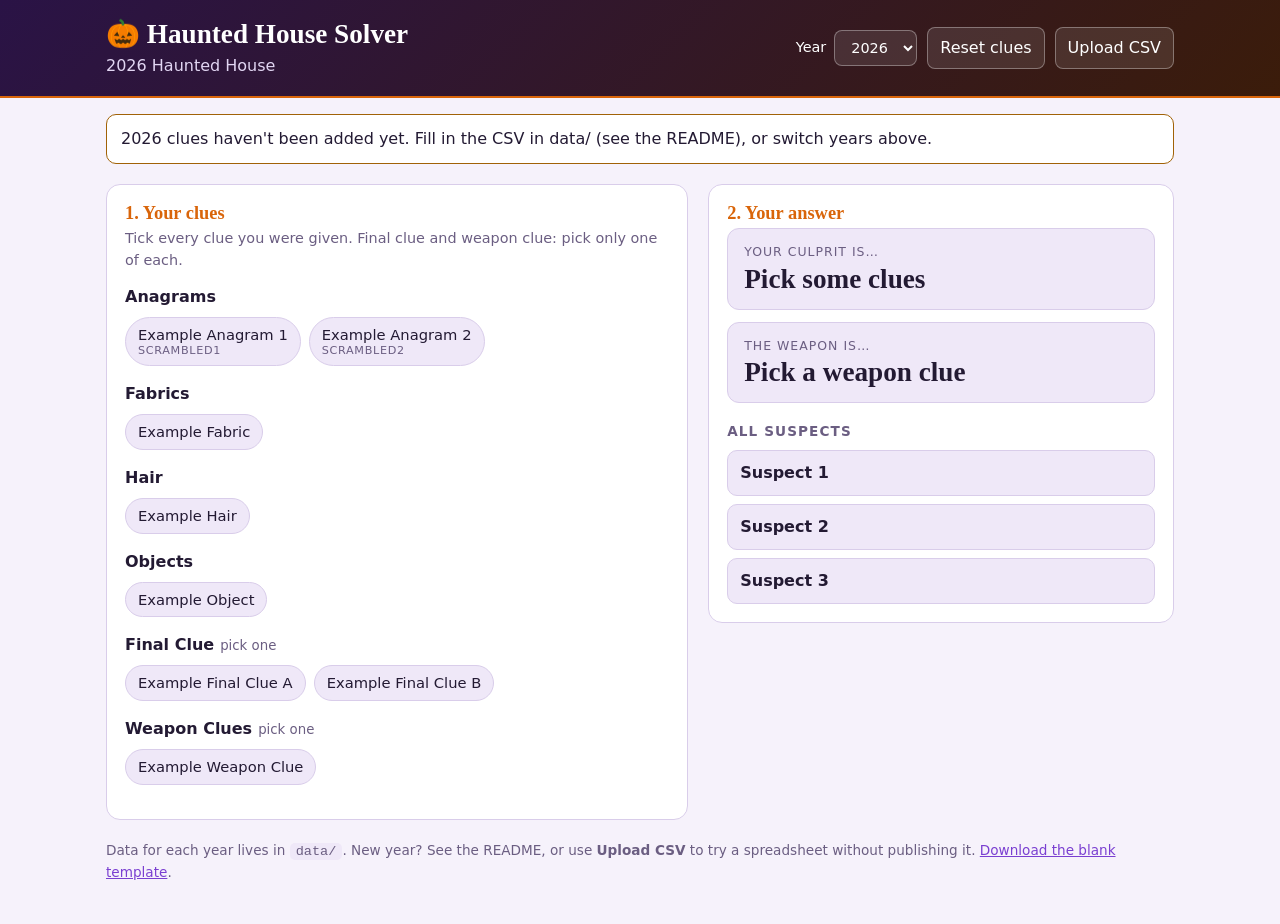
==== index.html @ db62dc29 "Add files via upload" ====
<!doctype html>
<html lang="en">
<head>
  <meta charset="utf-8">
  <meta name="viewport" content="width=device-width, initial-scale=1">
  <title>Haunted House Solver</title>
  <meta name="description" content="Pick the clues you found and see which suspect and weapon they point to.">
  <link rel="stylesheet" href="assets/style.css">
</head>
<body>
  <header class="top">
    <div class="wrap top-inner">
      <div>
        <h1>🎃 Haunted House Solver</h1>
        <p class="sub" id="subtitle">Check the clues you found. The culprit and weapon appear on the right.</p>
      </div>
      <div class="controls">
        <label class="year-pick">Year
          <select id="yearSelect" aria-label="Choose year"></select>
        </label>
        <button type="button" id="resetBtn" class="btn">Reset clues</button>
        <label class="btn btn-ghost" for="uploadInput" title="Load your own clue spreadsheet (CSV)">Upload CSV</label>
        <input type="file" id="uploadInput" accept=".csv,text/csv" hidden>
      </div>
    </div>
  </header>

  <main class="wrap" id="app">
    <div id="notice" class="notice" hidden></div>

    <div class="layout">
      <section class="panel" aria-labelledby="cluesHeading">
        <h2 id="cluesHeading">1. Your clues</h2>
        <p class="hint">Tick every clue you were given. Final clue and weapon clue: pick only one of each.</p>
        <div id="clueGroups"></div>
      </section>

      <aside class="panel results" aria-live="polite" aria-labelledby="resultsHeading">
        <h2 id="resultsHeading">2. Your answer</h2>
        <div id="culprit"></div>
        <div id="weapon"></div>
        <h3>All suspects</h3>
        <ul id="suspectList" class="suspects"></ul>
      </aside>
    </div>
  </main>

  <footer class="wrap foot">
    <p>Data for each year lives in <code>data/</code>. New year? See the README, or use <b>Upload CSV</b> to try a spreadsheet without publishing it.
       <a href="templates/blank-template.csv" download>Download the blank template</a>.</p>
  </footer>

  <script src="assets/app.js"></script>
</body>
</html>
---- assets/style.css ----
:root{
  --bg:#14101c; --panel:#1e1829; --panel2:#272035; --line:#3a2f4d;
  --text:#f1ecf8; --muted:#a99fbd; --accent:#ff8a1f; --accent2:#b073ff;
  --ok:#5ee08a; --warn:#ffd166; --bad:#ff6b81;
}
@media (prefers-color-scheme: light){
  :root{ --bg:#f6f2fb; --panel:#ffffff; --panel2:#efe8f8; --line:#d9cdea; --text:#231a33; --muted:#6b5e82; --accent:#d9650a; --accent2:#7a3fd1; --ok:#15803d; --warn:#a16207; --bad:#c81e3a; }
}
*{box-sizing:border-box}
body{margin:0;background:var(--bg);color:var(--text);font:16px/1.5 system-ui,-apple-system,"Segoe UI",Roboto,sans-serif}
.wrap{max-width:1100px;margin:0 auto;padding:0 16px}
.top{background:linear-gradient(135deg,#2a1346,#3b1c0a);border-bottom:2px solid var(--accent);color:#fff}
.top-inner{display:flex;gap:16px;justify-content:space-between;align-items:center;flex-wrap:wrap;padding-top:18px;padding-bottom:18px}
h1{margin:0;font:700 1.7rem Georgia,"Times New Roman",serif}
.sub{margin:4px 0 0;color:#e2d6f3}
.controls{display:flex;gap:10px;align-items:center;flex-wrap:wrap}
.year-pick{display:flex;align-items:center;gap:8px;font-size:.9rem}
select,.btn{font:inherit;border-radius:8px;border:1px solid var(--line);background:var(--panel2);color:var(--text);padding:8px 12px;cursor:pointer}
.btn:hover,select:hover{border-color:var(--accent)}
.btn-ghost{background:transparent;color:#fff;border-color:#ffffff66}
.top select,.top .btn{background:#ffffff1a;color:#fff;border-color:#ffffff55}
.top select option{color:#000}
.layout{display:grid;grid-template-columns:1.25fr 1fr;gap:20px;margin:20px 0}
@media (max-width:820px){.layout{grid-template-columns:1fr}.results{order:-1}}
.panel{background:var(--panel);border:1px solid var(--line);border-radius:14px;padding:18px}
.results{align-self:start;position:sticky;top:12px}
@media (max-width:820px){.results{position:static}}
h2{margin:0 0 4px;font:700 1.15rem Georgia,serif;color:var(--accent)}
h3{margin:18px 0 8px;font-size:.85rem;text-transform:uppercase;letter-spacing:.08em;color:var(--muted)}
.hint{margin:0 0 14px;color:var(--muted);font-size:.9rem}
fieldset{border:0;margin:0 0 16px;padding:0}
legend{font-weight:700;margin-bottom:8px;padding:0}
legend small{font-weight:400;color:var(--muted);margin-left:6px}
.chips{display:flex;flex-wrap:wrap;gap:8px}
.chip{position:relative}
.chip input{position:absolute;opacity:0;inset:0;cursor:pointer;width:100%;height:100%;margin:0}
.chip span{display:block;padding:8px 12px;border-radius:999px;border:1px solid var(--line);background:var(--panel2);font-size:.92rem;line-height:1.2}
.chip small{display:block;color:var(--muted);font-size:.7rem;letter-spacing:.06em}
.chip input:checked + span{background:var(--accent);border-color:var(--accent);color:#1b0f00;font-weight:600}
.chip input:checked + span small{color:#3b2300}
.chip input:focus-visible + span{outline:3px solid var(--accent2);outline-offset:2px}
.chip:hover span{border-color:var(--accent)}
.answer{border-radius:12px;padding:14px 16px;margin-bottom:12px;border:1px solid var(--line);background:var(--panel2)}
.answer .label{font-size:.78rem;text-transform:uppercase;letter-spacing:.08em;color:var(--muted)}
.answer .big{font:700 1.7rem Georgia,serif;margin-top:2px}
.answer.found{border-color:var(--ok)}
.answer.found .big{color:var(--ok)}
.answer.warn{border-color:var(--warn)}
.answer.warn .big{color:var(--warn);font-size:1.15rem}
.answer p{margin:6px 0 0;color:var(--muted);font-size:.9rem}
.suspects{list-style:none;margin:0;padding:0;display:grid;gap:8px}
.suspects li{border:1px solid var(--line);border-radius:10px;padding:10px 12px;background:var(--panel2)}
.suspects li.out{opacity:.5}
.suspects li.in{border-color:var(--ok)}
.suspects .name{font-weight:700;display:flex;justify-content:space-between;gap:8px}
.tag{font-size:.72rem;border-radius:999px;padding:2px 8px;border:1px solid var(--line);color:var(--muted);white-space:nowrap}
.tag.in{color:var(--ok);border-color:var(--ok)}
.tag.warn{color:var(--warn);border-color:var(--warn)}
.suspects .why{font-size:.82rem;color:var(--muted);margin-top:4px}
.notice{margin:16px 0 0;padding:12px 14px;border-radius:10px;border:1px solid var(--warn);background:var(--panel);color:var(--text)}
.notice.error{border-color:var(--bad)}
.empty{padding:30px 10px;text-align:center;color:var(--muted)}
.foot{color:var(--muted);font-size:.85rem;padding-bottom:30px}
.foot a{color:var(--accent2)}
code{background:var(--panel2);padding:1px 6px;border-radius:5px}
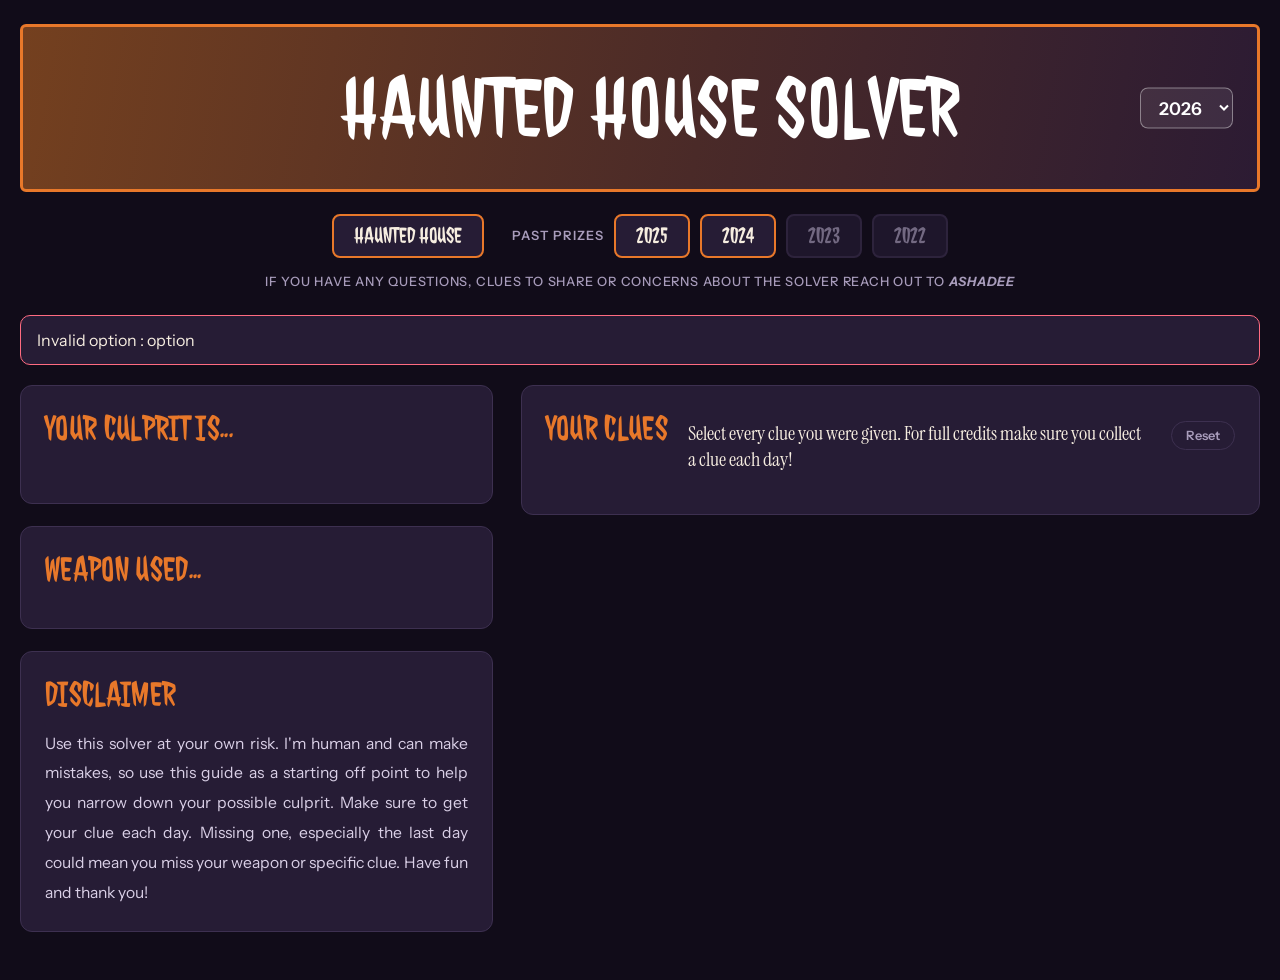
==== commit ca68f580: "Add files via upload" ====
--- a/index.html
+++ b/index.html
@@ -5,51 +5,63 @@
   <meta name="viewport" content="width=device-width, initial-scale=1">
   <title>Haunted House Solver</title>
   <meta name="description" content="Pick the clues you found and see which suspect and weapon they point to.">
+  <link rel="preconnect" href="https://fonts.googleapis.com">
+  <link rel="preconnect" href="https://fonts.gstatic.com" crossorigin>
+  <link href="https://fonts.googleapis.com/css2?family=Instrument+Sans:ital,wght@0,400..700;1,400..700&family=Instrument+Serif:ital@0;1&family=Jolly+Lodger&display=swap" rel="stylesheet">
   <link rel="stylesheet" href="assets/style.css">
 </head>
 <body>
-  <header class="top">
-    <div class="wrap top-inner">
-      <div>
-        <h1>🎃 Haunted House Solver</h1>
-        <p class="sub" id="subtitle">Check the clues you found. The culprit and weapon appear on the right.</p>
+  <div class="page">
+    <header class="banner">
+      <div class="brand">
+        <img class="brand-img" src="https://grundoscafe.b-cdn.net/events/hauntedhouse/eliv_transp.png" alt="">
+        <h1>Haunted House Solver</h1>
       </div>
-      <div class="controls">
-        <label class="year-pick">Year
-          <select id="yearSelect" aria-label="Choose year"></select>
-        </label>
-        <button type="button" id="resetBtn" class="btn">Reset clues</button>
-        <label class="btn btn-ghost" for="uploadInput" title="Load your own clue spreadsheet (CSV)">Upload CSV</label>
-        <input type="file" id="uploadInput" accept=".csv,text/csv" hidden>
-      </div>
-    </div>
-  </header>
+      <label class="year-pick">
+        <span class="sr-only">Choose year</span>
+        <select id="yearSelect"></select>
+      </label>
+    </header>
 
-  <main class="wrap" id="app">
+    <nav id="nav" class="nav" aria-label="Haunted House links"></nav>
+
+    <p class="contact">If you have any questions, clues to share or concerns about the solver reach out to <b><i>Ashadee</i></b></p>
+    <p id="updated" class="updated" hidden></p>
+
     <div id="notice" class="notice" hidden></div>
 
-    <div class="layout">
-      <section class="panel" aria-labelledby="cluesHeading">
-        <h2 id="cluesHeading">1. Your clues</h2>
-        <p class="hint">Tick every clue you were given. Final clue and weapon clue: pick only one of each.</p>
+    <main class="layout" id="app">
+      <aside class="col-results" aria-live="polite">
+        <section class="panel" aria-labelledby="culpritHeading">
+          <h2 id="culpritHeading">Your Culprit is...</h2>
+          <div id="suspectGrid" class="card-grid"></div>
+          <p id="culpritNote" class="culprit-note" hidden></p>
+          <p id="selectedLine" class="selected-line"></p>
+        </section>
+
+        <section class="panel" id="weaponPanel" aria-labelledby="weaponHeading">
+          <h2 id="weaponHeading">Weapon Used...</h2>
+          <div id="weaponGrid" class="card-grid"></div>
+        </section>
+
+        <section class="panel disclaimer">
+          <h2>Disclaimer</h2>
+          <p>Use this solver at your own risk. I'm human and can make mistakes, so use this guide as a starting off point to help you narrow down your possible culprit. Make sure to get your clue each day. Missing one, especially the last day could mean you miss your weapon or specific clue. Have fun and thank you!</p>
+        </section>
+      </aside>
+
+      <section class="panel clues" aria-labelledby="cluesHeading">
+        <div class="clues-head">
+          <h2 id="cluesHeading">Your Clues</h2>
+          <p>Select every clue you were given. For full credits make sure you collect a clue each day!</p>
+          <button type="button" id="resetBtn" class="reset">Reset</button>
+        </div>
         <div id="clueGroups"></div>
       </section>
+    </main>
+  </div>
 
-      <aside class="panel results" aria-live="polite" aria-labelledby="resultsHeading">
-        <h2 id="resultsHeading">2. Your answer</h2>
-        <div id="culprit"></div>
-        <div id="weapon"></div>
-        <h3>All suspects</h3>
-        <ul id="suspectList" class="suspects"></ul>
-      </aside>
-    </div>
-  </main>
-
-  <footer class="wrap foot">
-    <p>Data for each year lives in <code>data/</code>. New year? See the README, or use <b>Upload CSV</b> to try a spreadsheet without publishing it.
-       <a href="templates/blank-template.csv" download>Download the blank template</a>.</p>
-  </footer>
-
+  <script src="assets/common.js"></script>
   <script src="assets/app.js"></script>
 </body>
 </html>
--- a/assets/style.css
+++ b/assets/style.css
@@ -1,65 +1,157 @@
+/* 🎨  VARIABLES  🎨 */
 :root{
-  --bg:#14101c; --panel:#1e1829; --panel2:#272035; --line:#3a2f4d;
-  --text:#f1ecf8; --muted:#a99fbd; --accent:#ff8a1f; --accent2:#b073ff;
-  --ok:#5ee08a; --warn:#ffd166; --bad:#ff6b81;
+  --bg:#110c19;
+  --panel:#261c35;
+  --panel-deep:#2f2340;
+  --line:#3d3050;
+  --orange:#e8782a;
+  --orange-deep:#b95a1d;
+  --brown:#6b3a22;
+  --cream:#f6ede0;
+  --muted:#a89cbb;
+  --jolly:"Jolly Lodger", system-ui, sans-serif;
+  --serif:"Instrument Serif", Georgia, serif;
+  --sans:"Instrument Sans", system-ui, sans-serif;
 }
-@media (prefers-color-scheme: light){
-  :root{ --bg:#f6f2fb; --panel:#ffffff; --panel2:#efe8f8; --line:#d9cdea; --text:#231a33; --muted:#6b5e82; --accent:#d9650a; --accent2:#7a3fd1; --ok:#15803d; --warn:#a16207; --bad:#c81e3a; }
+
+/* 🔤  BASE  🔤 */
+*{box-sizing:border-box}
+body{margin:0;background:var(--bg);color:var(--cream);font-family:var(--sans);font-size:16px;line-height:1.5}
+.page{max-width:1280px;margin:0 auto;padding:24px 20px 48px}
+.sr-only{position:absolute;width:1px;height:1px;overflow:hidden;clip:rect(0 0 0 0);white-space:nowrap}
+
+/* 🎃  BANNER  🎃 */
+/*  TITLE BAR WITH LOGO + YEAR PICKER  */
+.banner{
+  position:relative;display:flex;align-items:center;justify-content:center;
+  min-height:150px;padding:16px 140px;
+  background:linear-gradient(100deg,#74401f 0%,#4a2a28 55%,#2c1b33 100%);
+  border:3px solid var(--orange);border-radius:6px;
 }
-*{box-sizing:border-box}
-body{margin:0;background:var(--bg);color:var(--text);font:16px/1.5 system-ui,-apple-system,"Segoe UI",Roboto,sans-serif}
-.wrap{max-width:1100px;margin:0 auto;padding:0 16px}
-.top{background:linear-gradient(135deg,#2a1346,#3b1c0a);border-bottom:2px solid var(--accent);color:#fff}
-.top-inner{display:flex;gap:16px;justify-content:space-between;align-items:center;flex-wrap:wrap;padding-top:18px;padding-bottom:18px}
-h1{margin:0;font:700 1.7rem Georgia,"Times New Roman",serif}
-.sub{margin:4px 0 0;color:#e2d6f3}
-.controls{display:flex;gap:10px;align-items:center;flex-wrap:wrap}
-.year-pick{display:flex;align-items:center;gap:8px;font-size:.9rem}
-select,.btn{font:inherit;border-radius:8px;border:1px solid var(--line);background:var(--panel2);color:var(--text);padding:8px 12px;cursor:pointer}
-.btn:hover,select:hover{border-color:var(--accent)}
-.btn-ghost{background:transparent;color:#fff;border-color:#ffffff66}
-.top select,.top .btn{background:#ffffff1a;color:#fff;border-color:#ffffff55}
-.top select option{color:#000}
-.layout{display:grid;grid-template-columns:1.25fr 1fr;gap:20px;margin:20px 0}
-@media (max-width:820px){.layout{grid-template-columns:1fr}.results{order:-1}}
-.panel{background:var(--panel);border:1px solid var(--line);border-radius:14px;padding:18px}
-.results{align-self:start;position:sticky;top:12px}
-@media (max-width:820px){.results{position:static}}
-h2{margin:0 0 4px;font:700 1.15rem Georgia,serif;color:var(--accent)}
-h3{margin:18px 0 8px;font-size:.85rem;text-transform:uppercase;letter-spacing:.08em;color:var(--muted)}
-.hint{margin:0 0 14px;color:var(--muted);font-size:.9rem}
-fieldset{border:0;margin:0 0 16px;padding:0}
-legend{font-weight:700;margin-bottom:8px;padding:0}
-legend small{font-weight:400;color:var(--muted);margin-left:6px}
-.chips{display:flex;flex-wrap:wrap;gap:8px}
-.chip{position:relative}
-.chip input{position:absolute;opacity:0;inset:0;cursor:pointer;width:100%;height:100%;margin:0}
-.chip span{display:block;padding:8px 12px;border-radius:999px;border:1px solid var(--line);background:var(--panel2);font-size:.92rem;line-height:1.2}
-.chip small{display:block;color:var(--muted);font-size:.7rem;letter-spacing:.06em}
-.chip input:checked + span{background:var(--accent);border-color:var(--accent);color:#1b0f00;font-weight:600}
-.chip input:checked + span small{color:#3b2300}
-.chip input:focus-visible + span{outline:3px solid var(--accent2);outline-offset:2px}
-.chip:hover span{border-color:var(--accent)}
-.answer{border-radius:12px;padding:14px 16px;margin-bottom:12px;border:1px solid var(--line);background:var(--panel2)}
-.answer .label{font-size:.78rem;text-transform:uppercase;letter-spacing:.08em;color:var(--muted)}
-.answer .big{font:700 1.7rem Georgia,serif;margin-top:2px}
-.answer.found{border-color:var(--ok)}
-.answer.found .big{color:var(--ok)}
-.answer.warn{border-color:var(--warn)}
-.answer.warn .big{color:var(--warn);font-size:1.15rem}
-.answer p{margin:6px 0 0;color:var(--muted);font-size:.9rem}
-.suspects{list-style:none;margin:0;padding:0;display:grid;gap:8px}
-.suspects li{border:1px solid var(--line);border-radius:10px;padding:10px 12px;background:var(--panel2)}
-.suspects li.out{opacity:.5}
-.suspects li.in{border-color:var(--ok)}
-.suspects .name{font-weight:700;display:flex;justify-content:space-between;gap:8px}
-.tag{font-size:.72rem;border-radius:999px;padding:2px 8px;border:1px solid var(--line);color:var(--muted);white-space:nowrap}
-.tag.in{color:var(--ok);border-color:var(--ok)}
-.tag.warn{color:var(--warn);border-color:var(--warn)}
-.suspects .why{font-size:.82rem;color:var(--muted);margin-top:4px}
-.notice{margin:16px 0 0;padding:12px 14px;border-radius:10px;border:1px solid var(--warn);background:var(--panel);color:var(--text)}
-.notice.error{border-color:var(--bad)}
-.empty{padding:30px 10px;text-align:center;color:var(--muted)}
-.foot{color:var(--muted);font-size:.85rem;padding-bottom:30px}
-.foot a{color:var(--accent2)}
-code{background:var(--panel2);padding:1px 6px;border-radius:5px}
+.brand{display:flex;align-items:center;justify-content:center;gap:22px}
+.brand-img{height:clamp(80px,12vw,130px);width:auto;flex:none}
+.banner h1{margin:0;font:400 clamp(2.6rem,7vw,5.2rem)/1 var(--jolly);color:#fff;text-transform:uppercase;text-align:center;letter-spacing:.01em}
+.year-pick{position:absolute;right:24px;top:50%;transform:translateY(-50%)}
+.year-pick select{
+  font:600 1.1rem var(--sans);color:#fff;background:#ffffff14;border:1px solid #ffffff66;border-radius:8px;
+  padding:8px 14px;cursor:pointer;
+}
+.year-pick select option{color:#000}
+.contact{margin:0 0 8px;text-align:center;text-transform:uppercase;letter-spacing:.06em;font:500 .8rem var(--sans);color:var(--muted)}
+@media (max-width:640px){
+  .banner{padding:20px 16px 64px}
+  .brand{flex-direction:column;gap:8px}
+  .year-pick{top:auto;bottom:14px;right:50%;transform:translateX(50%)}
+}
+
+/* 🧱  LAYOUT  🧱 */
+.layout{display:grid;grid-template-columns:minmax(0,39fr) minmax(0,61fr);gap:28px;align-items:start}
+.col-results{display:grid;gap:22px}
+@media (max-width:900px){.layout{grid-template-columns:1fr}}
+
+/*  PANELS  */
+.panel{background:var(--panel);border:1px solid var(--line);border-radius:12px;padding:24px}
+.panel h2{margin:0 0 16px;font:400 2.1rem/1.1 var(--jolly);color:var(--orange);text-transform:uppercase;letter-spacing:.01em}
+
+/* 🧙  SUSPECT + WEAPON CARDS  🧙 */
+.card-grid{display:grid;grid-template-columns:repeat(3,minmax(0,1fr));gap:14px}
+.card{
+  display:flex;flex-direction:column;align-items:center;justify-content:flex-start;text-align:center;
+  padding:12px 8px 14px;border:2px solid var(--line);border-radius:10px;background:var(--panel-deep);
+  min-height:150px;transition:opacity .15s,border-color .15s,background .15s;
+}
+.card .pic{width:100%;height:96px;display:flex;align-items:center;justify-content:center;margin-bottom:6px}
+.card .pic img{max-width:100%;max-height:100%;object-fit:contain}
+.card .ph{width:64px;height:64px;border-radius:50%;background:#ffffff12;display:grid;place-items:center;font:400 1.9rem var(--jolly);color:var(--muted)}
+.card .name{font:400 1.55rem/1.05 var(--jolly);color:var(--orange)}
+.card .sub{font:400 1rem/1.2 var(--serif);color:var(--cream)}
+.card.on{background:var(--brown);border-color:var(--orange)}
+.card.on .name{color:#fff}
+.card.out{opacity:.4}
+.card.maybe::after{content:"possible";margin-top:6px;font:600 .65rem var(--sans);text-transform:uppercase;letter-spacing:.08em;color:#ffd166}
+.card.weapon .pic{height:64px}
+.card.weapon .pic img{background:#fff;border-radius:8px;padding:4px;max-height:64px}
+.card.weapon{min-height:128px}
+.card.weapon .name{font-size:1.3rem}
+.card.weapon.on .name{color:#fff}
+.culprit-note{margin:14px 0 0;font:400 1.05rem var(--serif);color:#ffd9a8}
+.selected-line{margin:16px 0 0;font:400 .78rem/1.5 var(--sans);text-transform:uppercase;letter-spacing:.02em;color:var(--cream)}
+.selected-line b{font-weight:700}
+
+.disclaimer p{margin:0;font:400 .98rem/1.9 var(--sans);color:#d9cfe6;text-align:justify}
+
+/* 🧩  CLUE PICKER  🧩 */
+.clues-head{display:flex;align-items:baseline;gap:20px;flex-wrap:wrap;margin-bottom:18px}
+.clues-head h2{margin:0;font-family:var(--jolly)}
+.clues-head p{margin:0;flex:1 1 260px;font:400 1.25rem var(--serif);color:var(--cream)}
+.reset{font:600 .8rem var(--sans);color:var(--muted);background:transparent;border:1px solid var(--line);border-radius:999px;padding:6px 14px;cursor:pointer}
+.reset:hover{color:var(--cream);border-color:var(--orange)}
+
+/*  CLUE GROUP BOX  */
+.group{background:var(--panel-deep);border:1px solid var(--line);border-radius:10px;padding:18px 20px 20px;margin-bottom:16px}
+.group:last-child{margin-bottom:0}
+.group-head{display:flex;align-items:baseline;gap:16px;flex-wrap:wrap;margin-bottom:14px}
+.group-head h3{margin:0;font:400 1.7rem var(--jolly);color:var(--orange);text-transform:uppercase}
+.group-head p{margin:0;font:italic 400 1.1rem var(--serif);color:var(--cream)}
+
+/*  CLUE BUTTONS  */
+.chips{display:flex;flex-wrap:wrap;gap:12px}
+.chips.even .chip{flex:1 1 0;min-width:140px}
+.chip{position:relative;display:block}
+.chip input{position:absolute;inset:0;width:100%;height:100%;margin:0;opacity:0;cursor:pointer}
+.chip-body{
+  display:flex;align-items:center;gap:10px;height:100%;min-height:54px;padding:8px 14px;
+  border:2px solid var(--line);border-radius:8px;background:var(--panel);
+  transition:border-color .12s,background .12s;
+}
+.chip:hover .chip-body{border-color:var(--orange-deep)}
+.chip input:focus-visible + .chip-body{outline:3px solid #b073ff;outline-offset:2px}
+.chip input:checked + .chip-body{background:var(--brown);border-color:var(--orange)}
+.chip .ico{flex:none;width:34px;height:34px;object-fit:contain}
+.chip .ico-ph{flex:none;width:34px;height:34px;border-radius:6px;background:#ffffff10}
+.chip .txt{display:flex;flex-direction:column;line-height:1.05}
+.chip .main{font:400 1.35rem/1.05 var(--jolly);text-transform:uppercase;color:var(--cream)}
+.chip .small{font:400 .95rem var(--serif);text-transform:uppercase;color:var(--muted)}
+.chip.anagram .main{color:var(--orange)}
+.chip input:checked + .chip-body .small{color:var(--cream)}
+
+/* 📣  NOTICE  📣 */
+.notice{margin:0 0 20px;padding:12px 16px;border-radius:10px;border:1px solid #ffd166;background:var(--panel);color:var(--cream)}
+.notice.error{border-color:#ff6b81}
+
+/* 🔗  BUTTON ROW  🔗 */
+/*  LINKS + PAST PRIZE YEARS ABOVE THE SOLVER  */
+.nav{display:flex;flex-wrap:wrap;justify-content:center;gap:12px 28px;margin:22px 0 16px}
+.nav-group{display:flex;flex-wrap:wrap;align-items:center;justify-content:center;gap:10px}
+.nav-label{font:600 .8rem var(--sans);text-transform:uppercase;letter-spacing:.08em;color:var(--muted)}
+.nav-btn{
+  display:inline-block;padding:8px 20px;border:2px solid var(--orange);border-radius:8px;background:var(--panel);
+  font:400 1.35rem/1.1 var(--jolly);text-transform:uppercase;color:var(--cream);text-decoration:none;cursor:pointer;
+  transition:background .12s,color .12s;
+}
+a.nav-btn:hover,.nav-btn.current{background:var(--brown);color:#fff}
+a.nav-btn:focus-visible{outline:3px solid #b073ff;outline-offset:2px}
+.nav-btn.soon{border-color:var(--line);color:var(--muted);cursor:not-allowed;opacity:.65}
+
+/* 🎁  PRIZES PAGE  🎁 */
+/*  ONE PANEL PER PRIZE TYPE  */
+.prize-group{margin-bottom:20px}
+.prize-grid{display:grid;grid-template-columns:repeat(auto-fill,minmax(150px,1fr));gap:14px}
+.prize{display:flex;flex-direction:column;align-items:center;text-align:center;padding:12px 8px 14px;border:2px solid var(--line);border-radius:10px;background:var(--panel-deep);color:inherit;text-decoration:none;transition:border-color .12s,background .12s}
+a.prize:hover{border-color:var(--orange);background:var(--brown)}
+a.prize:focus-visible{outline:3px solid #b073ff;outline-offset:2px}
+.prize .pic{height:80px;display:flex;align-items:center;justify-content:center;margin-bottom:8px}
+.prize .pic img{max-width:80px;max-height:80px;object-fit:contain;background:#fff;border-radius:8px;padding:4px}
+.prize .name{font:400 1.25rem/1.1 var(--jolly);color:var(--cream)}
+.prize .cost{margin-top:4px;font:400 1rem var(--serif);color:var(--orange)}
+
+/*  SORT BUTTONS  */
+.sort-bar{display:flex;align-items:center;gap:10px;margin-bottom:18px}
+.sort-btn{font:400 1.2rem/1.1 var(--jolly);text-transform:uppercase;color:var(--cream);background:var(--panel-deep);border:2px solid var(--line);border-radius:8px;padding:6px 16px;cursor:pointer}
+.sort-btn:hover{border-color:var(--orange)}
+.sort-btn.current{background:var(--brown);border-color:var(--orange);color:#fff}
+.sort-btn:focus-visible{outline:3px solid #b073ff;outline-offset:2px}
+.prize .type{margin-top:6px;font:600 .62rem var(--sans);text-transform:uppercase;letter-spacing:.08em;color:var(--muted)}
+
+/*  LAST UPDATED LINE  */
+.updated{margin:0 0 26px;text-align:center;font:italic 400 1.05rem var(--serif);color:var(--muted)}
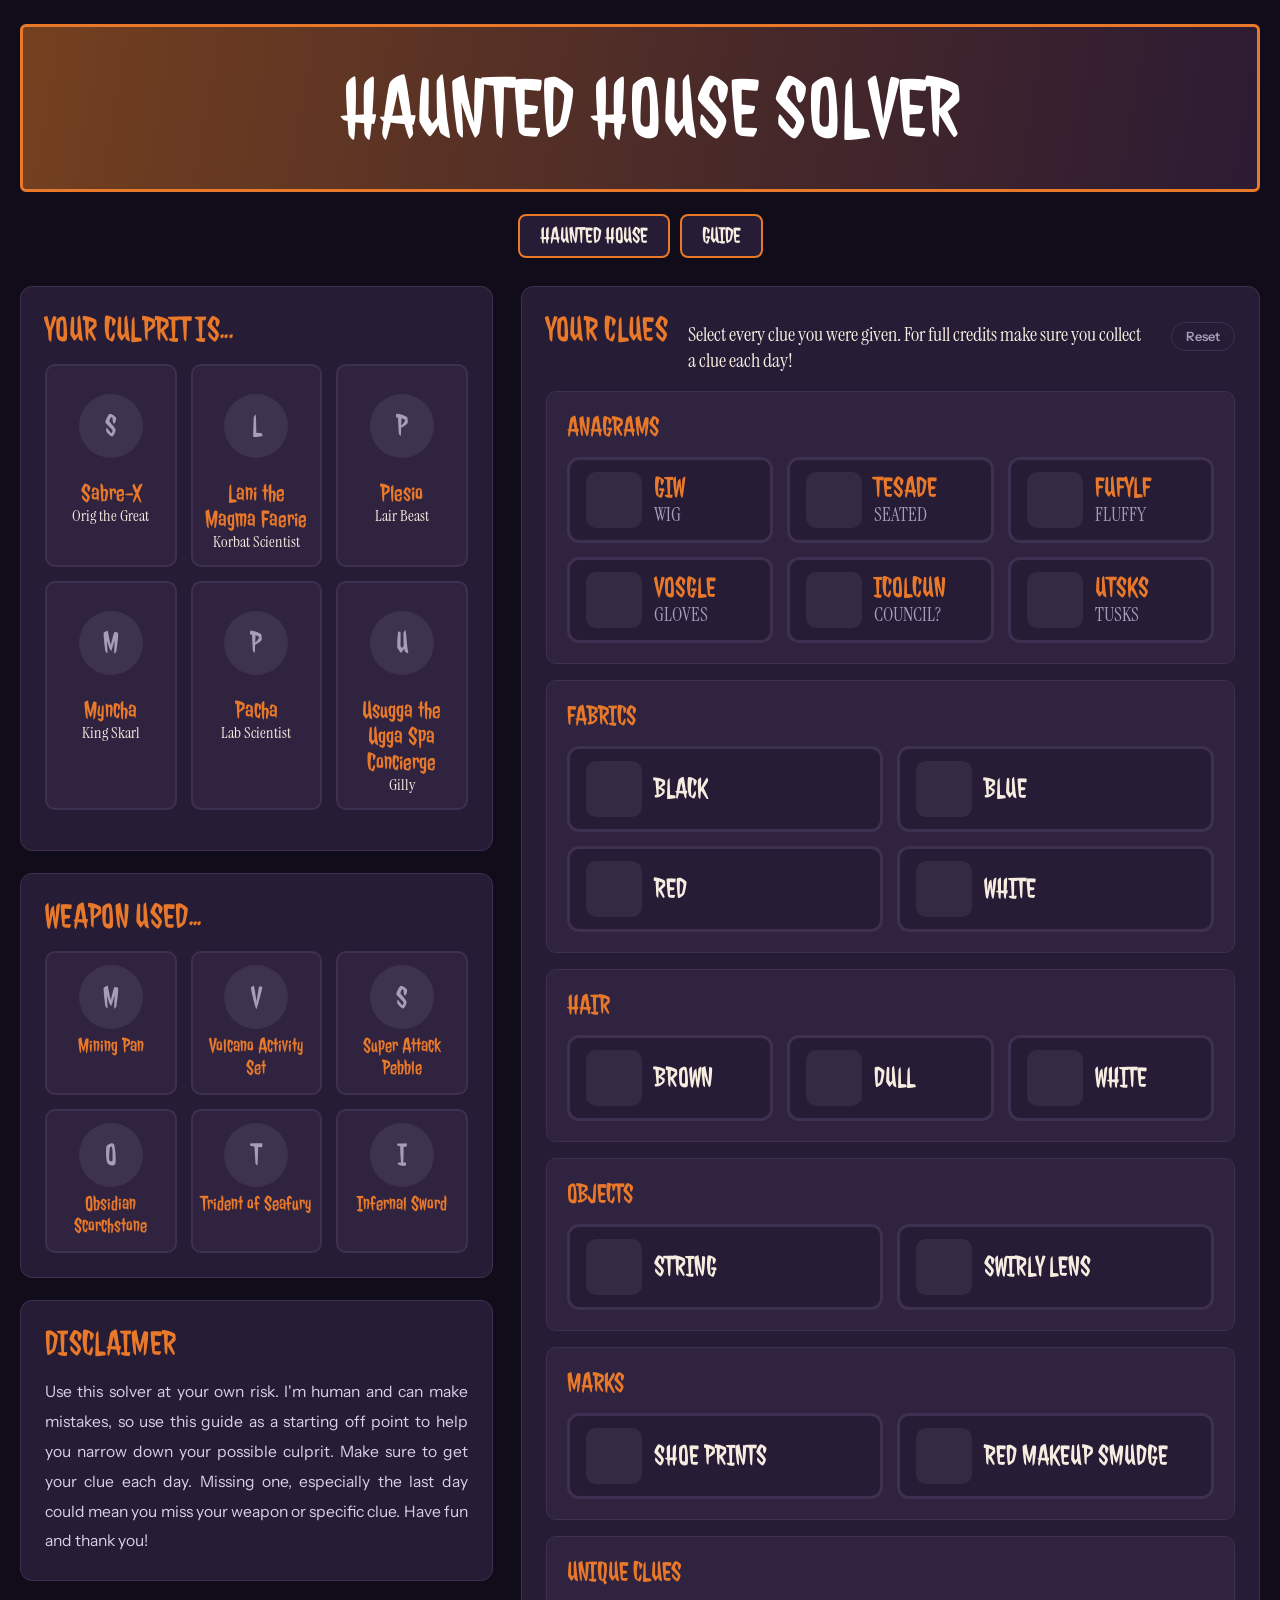
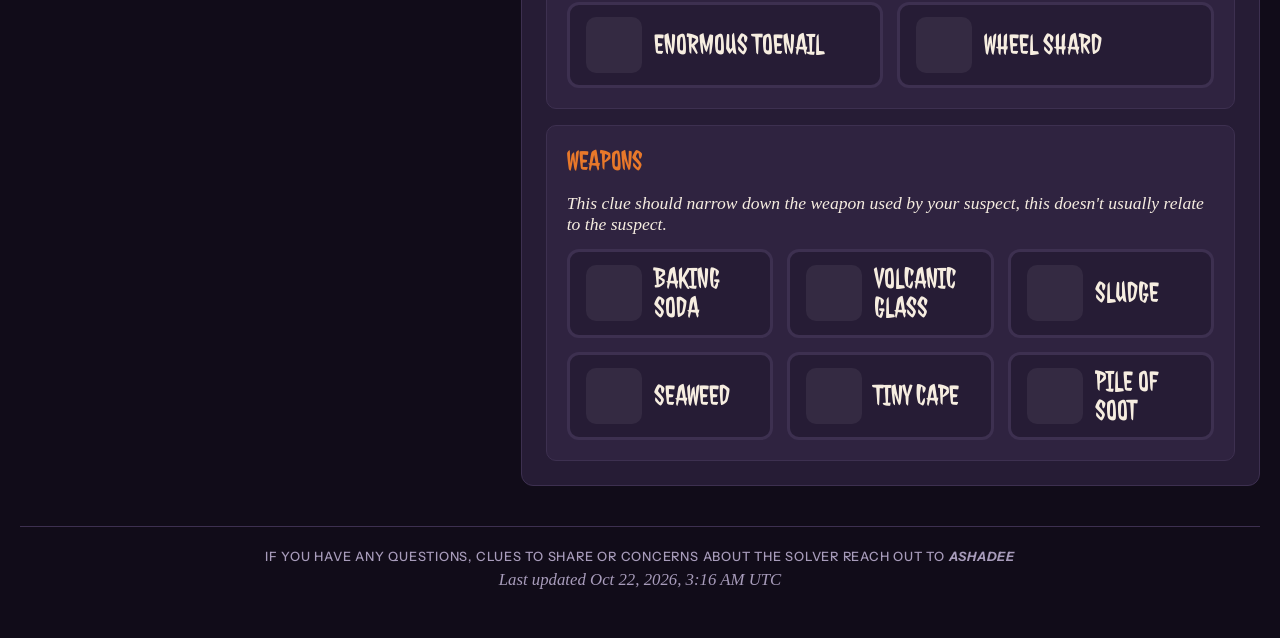
==== commit 12cc05de: "Add files via upload" ====
--- a/index.html
+++ b/index.html
@@ -24,9 +24,6 @@
     </header>
 
     <nav id="nav" class="nav" aria-label="Haunted House links"></nav>
-
-    <p class="contact">If you have any questions, clues to share or concerns about the solver reach out to <b><i>Ashadee</i></b></p>
-    <p id="updated" class="updated" hidden></p>
 
     <div id="notice" class="notice" hidden></div>
 
@@ -59,6 +56,11 @@
         <div id="clueGroups"></div>
       </section>
     </main>
+
+    <footer class="foot">
+      <p class="contact">If you have any questions, clues to share or concerns about the solver reach out to <b><i>Ashadee</i></b></p>
+      <p id="updated" class="updated" hidden></p>
+    </footer>
   </div>
 
   <script src="assets/common.js"></script>
--- a/assets/style.css
+++ b/assets/style.css
@@ -37,7 +37,8 @@
   padding:8px 14px;cursor:pointer;
 }
 .year-pick select option{color:#000}
-.contact{margin:0 0 8px;text-align:center;text-transform:uppercase;letter-spacing:.06em;font:500 .8rem var(--sans);color:var(--muted)}
+.foot{margin-top:40px;padding-top:22px;border-top:1px solid var(--line);text-align:center}
+.contact{margin:0 0 6px;text-transform:uppercase;letter-spacing:.06em;font:500 .8rem var(--sans);color:var(--muted)}
 @media (max-width:640px){
   .banner{padding:20px 16px 64px}
   .brand{flex-direction:column;gap:8px}
@@ -95,33 +96,41 @@
 .group-head p{margin:0;font:italic 400 1.1rem var(--serif);color:var(--cream)}
 
 /*  CLUE BUTTONS  */
-.chips{display:flex;flex-wrap:wrap;gap:12px}
-.chips.even .chip{flex:1 1 0;min-width:140px}
+/*  EACH ROW OF BUTTONS FILLS THE BOX (--cols is set per group in app.js)  */
+.chips{display:grid;grid-template-columns:repeat(var(--cols,3),minmax(0,1fr));gap:14px}
+@media (max-width:700px){.chips{grid-template-columns:repeat(2,minmax(0,1fr))}}
+@media (max-width:400px){.chips{grid-template-columns:minmax(0,1fr)}}
 .chip{position:relative;display:block}
 .chip input{position:absolute;inset:0;width:100%;height:100%;margin:0;opacity:0;cursor:pointer}
 .chip-body{
-  display:flex;align-items:center;gap:10px;height:100%;min-height:54px;padding:8px 14px;
-  border:2px solid var(--line);border-radius:8px;background:var(--panel);
+  position:relative;display:flex;align-items:center;gap:12px;height:100%;min-height:84px;padding:12px 16px;
+  border:3px solid var(--line);border-radius:12px;background:var(--panel);
   transition:border-color .12s,background .12s;
 }
 .chip:hover .chip-body{border-color:var(--orange-deep)}
 .chip input:focus-visible + .chip-body{outline:3px solid #b073ff;outline-offset:2px}
 .chip input:checked + .chip-body{background:var(--brown);border-color:var(--orange)}
-.chip .ico{flex:none;width:34px;height:34px;object-fit:contain}
-.chip .ico-ph{flex:none;width:34px;height:34px;border-radius:6px;background:#ffffff10}
-.chip .txt{display:flex;flex-direction:column;line-height:1.05}
-.chip .main{font:400 1.35rem/1.05 var(--jolly);text-transform:uppercase;color:var(--cream)}
-.chip .small{font:400 .95rem var(--serif);text-transform:uppercase;color:var(--muted)}
+.chip .ico{flex:none;width:56px;height:56px;object-fit:contain}
+.chip .ico-ph{flex:none;width:56px;height:56px;border-radius:10px;background:#ffffff10}
+.chip .txt{display:flex;flex-direction:column;flex:1;min-width:0;line-height:1.05;overflow-wrap:break-word}
+.chip .main{font:400 1.75rem/1.05 var(--jolly);text-transform:uppercase;color:var(--cream)}
+.chip .small{font:400 1.2rem var(--serif);text-transform:uppercase;color:var(--muted)}
 .chip.anagram .main{color:var(--orange)}
 .chip input:checked + .chip-body .small{color:var(--cream)}
+
+/*  CHECK MARK ON PICKED CLUES (so selection isn't shown by colour alone)  */
+.chip input:checked + .chip-body::after{
+  content:"\2713";position:absolute;top:6px;right:8px;width:22px;height:22px;border-radius:50%;
+  display:grid;place-items:center;font:700 .9rem/1 var(--sans);background:var(--orange);color:#1b0f00;
+}
 
 /* 📣  NOTICE  📣 */
 .notice{margin:0 0 20px;padding:12px 16px;border-radius:10px;border:1px solid #ffd166;background:var(--panel);color:var(--cream)}
 .notice.error{border-color:#ff6b81}
 
 /* 🔗  BUTTON ROW  🔗 */
-/*  LINKS + PAST PRIZE YEARS ABOVE THE SOLVER  */
-.nav{display:flex;flex-wrap:wrap;justify-content:center;gap:12px 28px;margin:22px 0 16px}
+/*  LINK BUTTONS ABOVE THE SOLVER  */
+.nav{display:flex;flex-wrap:wrap;justify-content:center;gap:12px 28px;margin:22px 0 28px}
 .nav-group{display:flex;flex-wrap:wrap;align-items:center;justify-content:center;gap:10px}
 .nav-label{font:600 .8rem var(--sans);text-transform:uppercase;letter-spacing:.08em;color:var(--muted)}
 .nav-btn{
@@ -133,25 +142,5 @@
 a.nav-btn:focus-visible{outline:3px solid #b073ff;outline-offset:2px}
 .nav-btn.soon{border-color:var(--line);color:var(--muted);cursor:not-allowed;opacity:.65}
 
-/* 🎁  PRIZES PAGE  🎁 */
-/*  ONE PANEL PER PRIZE TYPE  */
-.prize-group{margin-bottom:20px}
-.prize-grid{display:grid;grid-template-columns:repeat(auto-fill,minmax(150px,1fr));gap:14px}
-.prize{display:flex;flex-direction:column;align-items:center;text-align:center;padding:12px 8px 14px;border:2px solid var(--line);border-radius:10px;background:var(--panel-deep);color:inherit;text-decoration:none;transition:border-color .12s,background .12s}
-a.prize:hover{border-color:var(--orange);background:var(--brown)}
-a.prize:focus-visible{outline:3px solid #b073ff;outline-offset:2px}
-.prize .pic{height:80px;display:flex;align-items:center;justify-content:center;margin-bottom:8px}
-.prize .pic img{max-width:80px;max-height:80px;object-fit:contain;background:#fff;border-radius:8px;padding:4px}
-.prize .name{font:400 1.25rem/1.1 var(--jolly);color:var(--cream)}
-.prize .cost{margin-top:4px;font:400 1rem var(--serif);color:var(--orange)}
-
-/*  SORT BUTTONS  */
-.sort-bar{display:flex;align-items:center;gap:10px;margin-bottom:18px}
-.sort-btn{font:400 1.2rem/1.1 var(--jolly);text-transform:uppercase;color:var(--cream);background:var(--panel-deep);border:2px solid var(--line);border-radius:8px;padding:6px 16px;cursor:pointer}
-.sort-btn:hover{border-color:var(--orange)}
-.sort-btn.current{background:var(--brown);border-color:var(--orange);color:#fff}
-.sort-btn:focus-visible{outline:3px solid #b073ff;outline-offset:2px}
-.prize .type{margin-top:6px;font:600 .62rem var(--sans);text-transform:uppercase;letter-spacing:.08em;color:var(--muted)}
-
 /*  LAST UPDATED LINE  */
-.updated{margin:0 0 26px;text-align:center;font:italic 400 1.05rem var(--serif);color:var(--muted)}
+.updated{margin:0;text-align:center;font:italic 400 1.05rem var(--serif);color:var(--muted)}
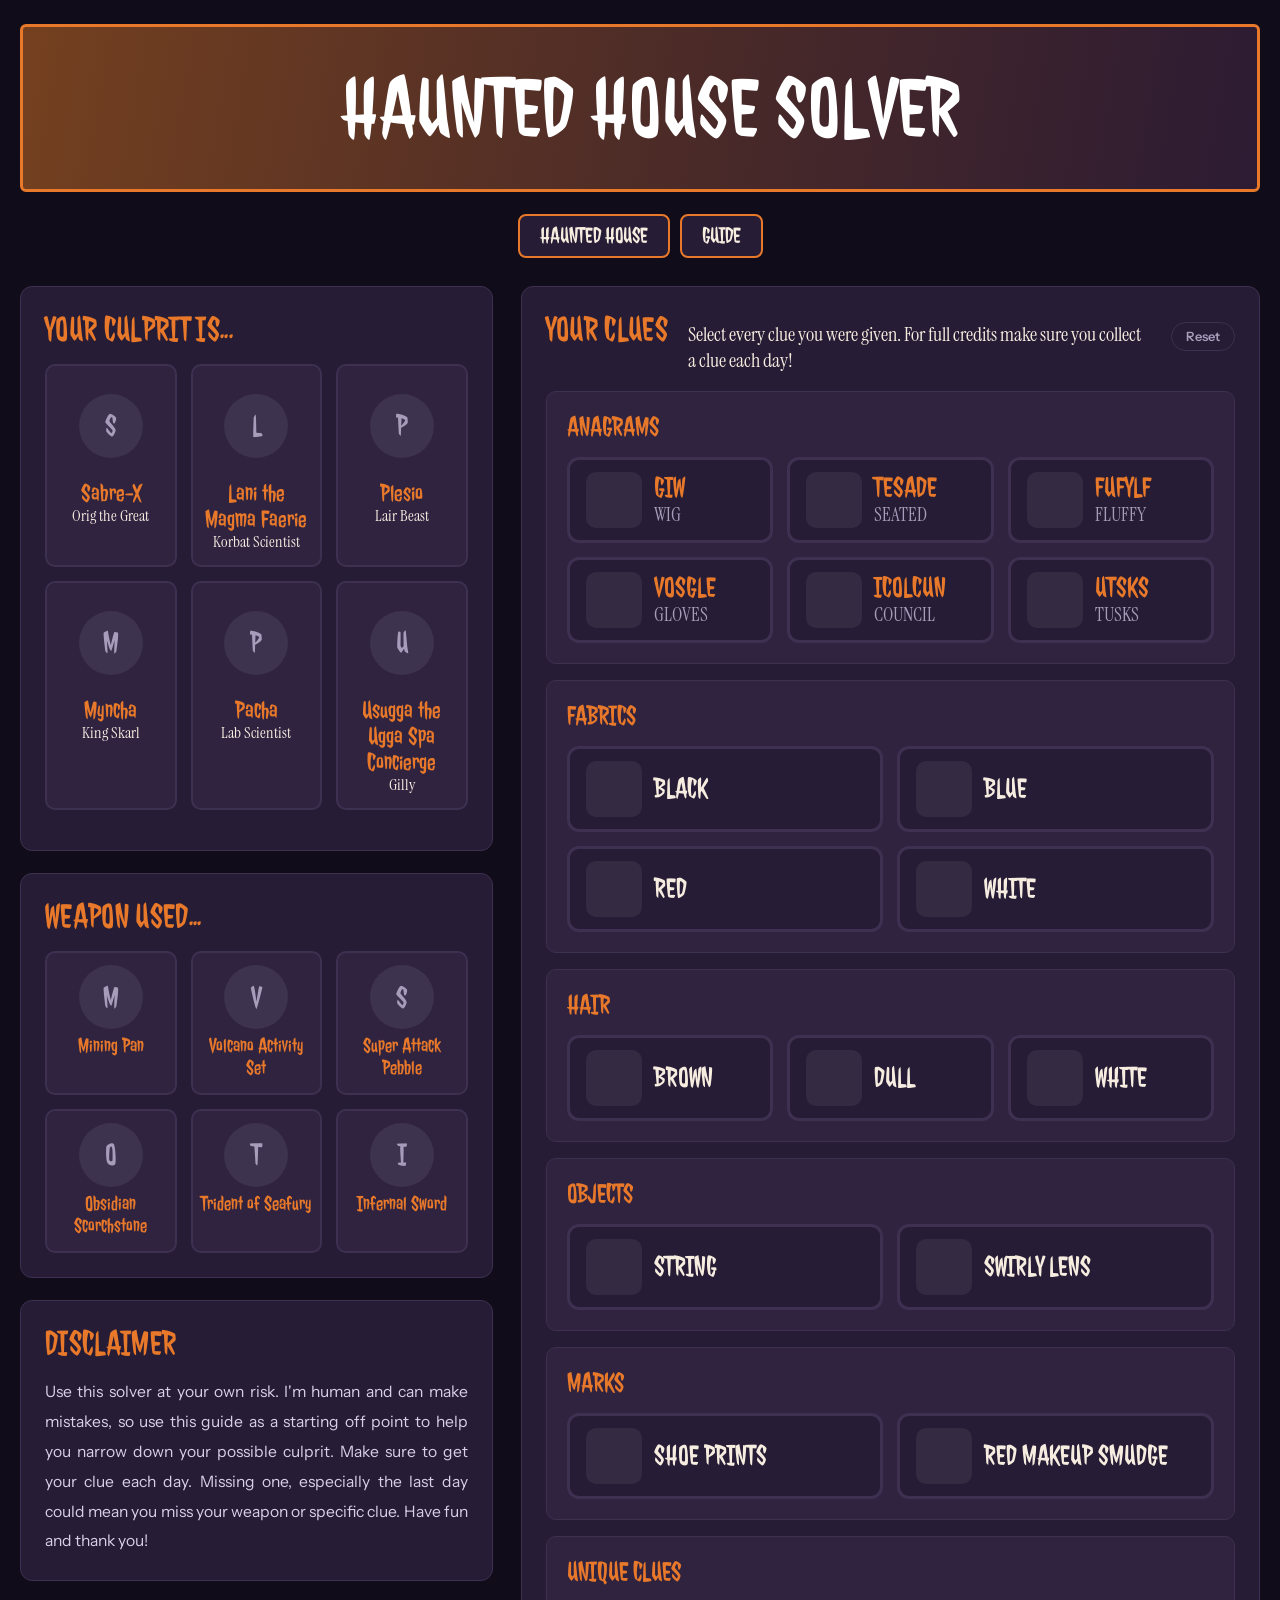
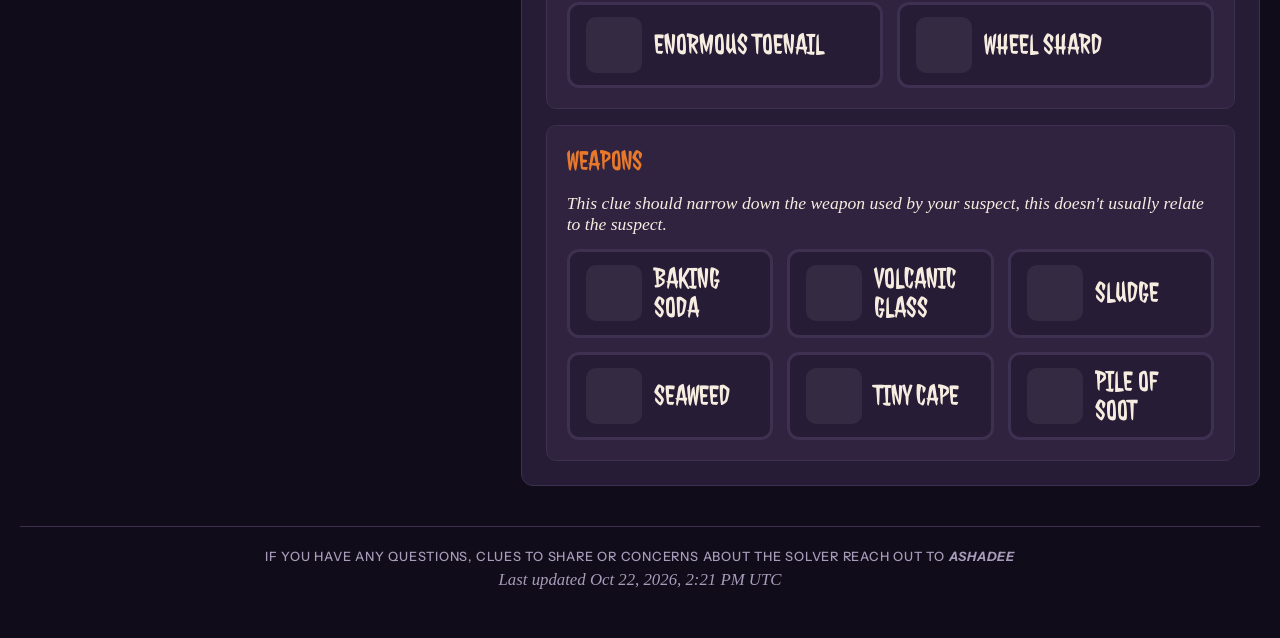
==== commit 94bc3ddc: "Install Vercel Speed Insights Implemented Vercel Speed Insights for the gc-haunted-house-solver proj" ====
--- a/index.html
+++ b/index.html
@@ -9,6 +9,10 @@
   <link rel="preconnect" href="https://fonts.gstatic.com" crossorigin>
   <link href="https://fonts.googleapis.com/css2?family=Instrument+Sans:ital,wght@0,400..700;1,400..700&family=Instrument+Serif:ital@0;1&family=Jolly+Lodger&display=swap" rel="stylesheet">
   <link rel="stylesheet" href="assets/style.css">
+  <script>
+    window.si = window.si || function () { (window.siq = window.siq || []).push(arguments); };
+  </script>
+  <script defer src="/_vercel/speed-insights/script.js"></script>
 </head>
 <body>
   <div class="page">
